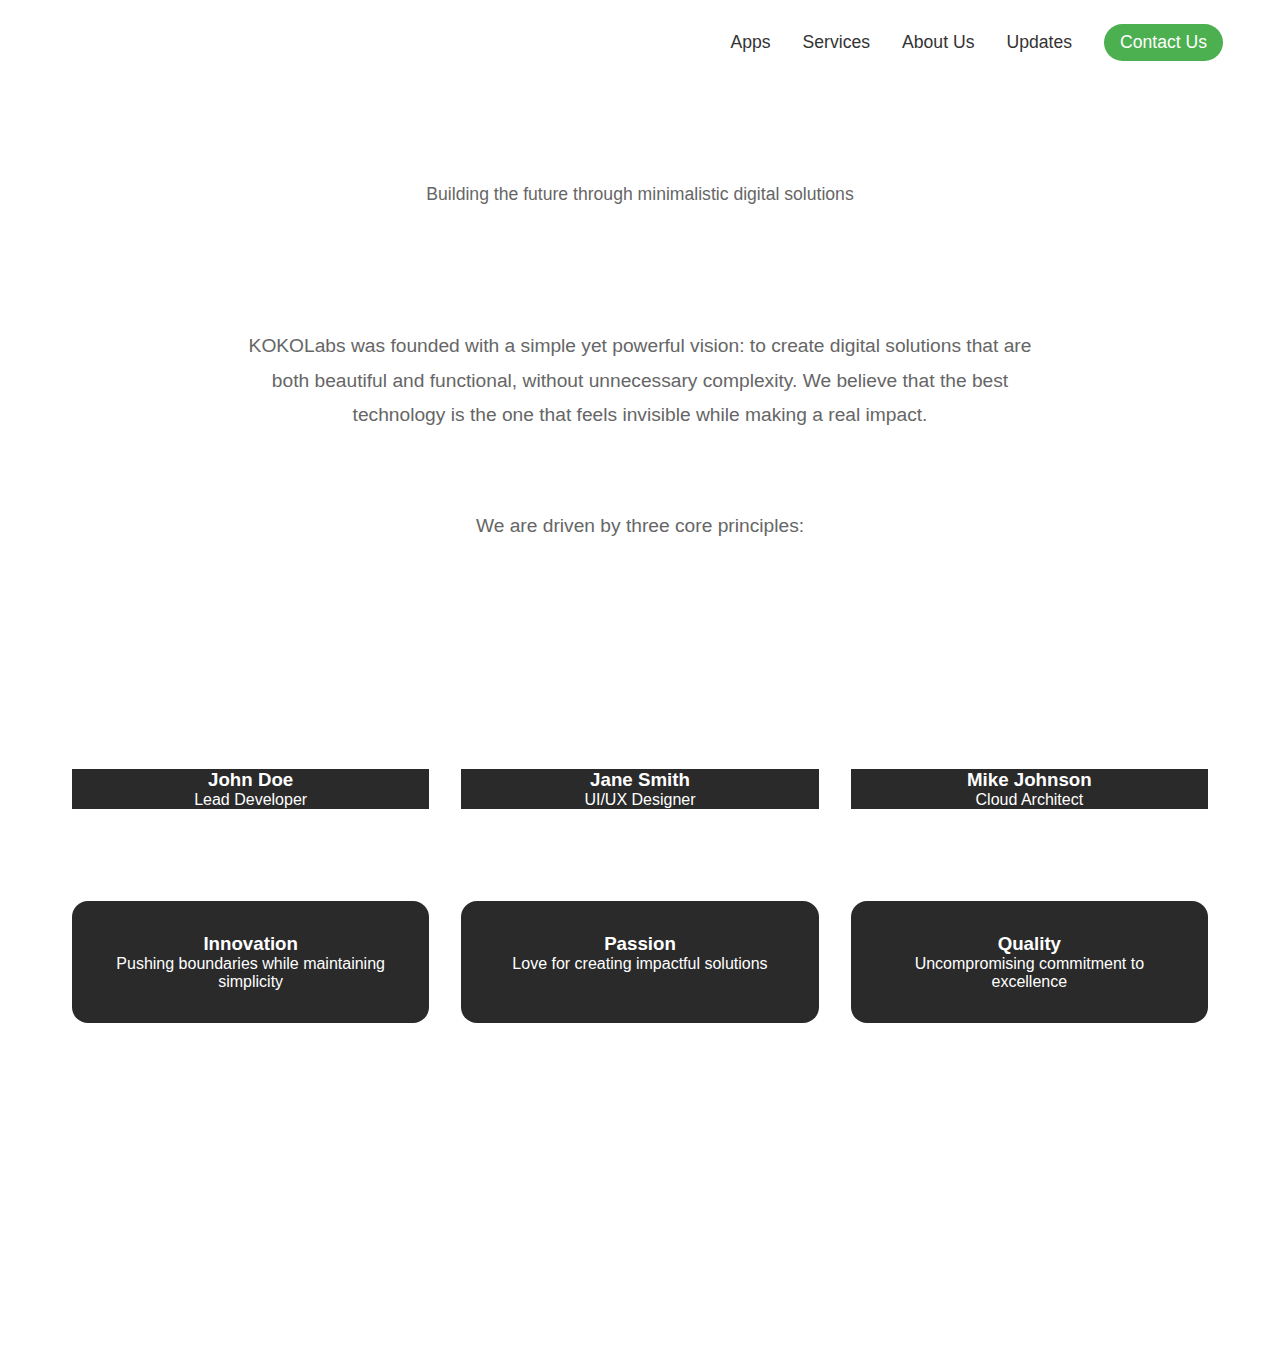
==== about.html @ 2eaaf2fb "new file:   about.html 	new file:   apps.html 	new file:   assets/Demos/Tictackoko.jpg 	new file:   " ====
<!DOCTYPE html>
<html lang="en">
<head>
    <meta charset="UTF-8">
    <meta name="viewport" content="width=device-width, initial-scale=1.0">
    <title>About Us - KOKOLabs</title>
    <link href="https://api.fontshare.com/v2/css?f[]=chillax@1,2,3,4,5,6,7&display=swap" rel="stylesheet">
    <link rel="stylesheet" href="styles.css">
</head>
<body>
    <nav>
        <div class="logo">
            <img src="assets/Logo/1.svg" alt="KOKOLabs" class="logo-svg">
        </div>
        <div class="mobile-menu">☰</div>
        <div class="nav-links">
            <a href="apps.html">Apps</a>
            <a href="services.html">Services</a>
            <a href="about.html" class="active">About Us</a>
            <a href="updates.html">Updates</a>
            <a href="contact.html" class="contact-btn">Contact Us</a>
        </div>
    </nav>

    <main>
        <section class="about-hero">
            <div class="section-header">
                <h1>About KOKOLabs</h1>
                <p>Building the future through minimalistic digital solutions</p>
            </div>

            <div class="about-content">
                <div class="about-text">
                    <h2>Our Story</h2>
                    <p>KOKOLabs was founded with a simple yet powerful vision: to create digital solutions that are both beautiful and functional, without unnecessary complexity. We believe that the best technology is the one that feels invisible while making a real impact.</p>
                    
                    <h2>Our Philosophy</h2>
                    <p>We are driven by three core principles:</p>
                    <ul>
                        <li><strong>Minimalism:</strong> Every feature we build serves a purpose. No bloat, no unnecessary complexity.</li>
                        <li><strong>Performance:</strong> We optimize every line of code to ensure our solutions run fast and efficiently.</li>
                        <li><strong>User-Centric:</strong> Our designs focus on what matters most - the user experience.</li>
                    </ul>
                </div>

                <div class="team-section">
                    <h2>Our Team</h2>
                    <div class="team-grid">
                        <div class="team-member">
                            <img src="assets/team/member1.jpg" alt="Team Member" loading="lazy">
                            <h3>John Doe</h3>
                            <p>Lead Developer</p>
                        </div>
                        <div class="team-member">
                            <img src="assets/team/member2.jpg" alt="Team Member" loading="lazy">
                            <h3>Jane Smith</h3>
                            <p>UI/UX Designer</p>
                        </div>
                        <div class="team-member">
                            <img src="assets/team/member3.jpg" alt="Team Member" loading="lazy">
                            <h3>Mike Johnson</h3>
                            <p>Cloud Architect</p>
                        </div>
                    </div>
                </div>

                <div class="values-section">
                    <h2>Our Values</h2>
                    <div class="values-grid">
                        <div class="value-card">
                            <i class="fas fa-lightbulb"></i>
                            <h3>Innovation</h3>
                            <p>Pushing boundaries while maintaining simplicity</p>
                        </div>
                        <div class="value-card">
                            <i class="fas fa-heart"></i>
                            <h3>Passion</h3>
                            <p>Love for creating impactful solutions</p>
                        </div>
                        <div class="value-card">
                            <i class="fas fa-shield-alt"></i>
                            <h3>Quality</h3>
                            <p>Uncompromising commitment to excellence</p>
                        </div>
                    </div>
                </div>
            </div>
        </section>
    </main>

    <footer>
        <div class="footer-content">
            <div class="footer-section">
                <h3>KOKOLabs</h3>
                <p>Building minimalistic digital solutions for a better tomorrow.</p>
            </div>
            <div class="footer-section">
                <h3>Quick Links</h3>
                <a href="apps.html">Apps</a>
                <a href="services.html">Services</a>
                <a href="about.html">About Us</a>
                <a href="updates.html">Updates</a>
            </div>
            <div class="footer-section">
                <h3>Contact</h3>
                <a href="contact.html">Get in Touch</a>
                <a href="https://github.com/KOKOLabs" target="_blank">GitHub</a>
                <a href="https://linkedin.com/company/kokolabs" target="_blank">LinkedIn</a>
            </div>
        </div>
        <div class="footer-bottom">
            <p>&copy; 2025 KOKOLabs. All rights reserved.</p>
        </div>
    </footer>

    <script src="https://kit.fontawesome.com/your-kit-code.js"></script>
    <script src="js/common.js"></script>
    <script src="script.js"></script>
</body>
</html>
---- styles.css ----
:root {
    --primary-color: #4CAF50;
    --background-color: #1a1a1a;
    --text-color: #ffffff;
    --secondary-bg: #2a2a2a;
    --bg-secondary: #ffffff;
    --text-primary: #333;
    --text-secondary: #666;
    --accent-color: #4CAF50;
}

* {
    margin: 0;
    padding: 0;
    box-sizing: border-box;
    font-family: 'Chillax', -apple-system, BlinkMacSystemFont, 'Segoe UI', Roboto, Oxygen, Ubuntu, Cantarell, sans-serif;
    -webkit-tap-highlight-color: transparent;
}

/* Remove focus outline */
a, button, .mobile-menu {
    outline: none;
    -webkit-touch-callout: none;
    -webkit-user-select: none;
    user-select: none;
}

a:focus, button:focus, .mobile-menu:focus {
    outline: none;
}

body {
    background-color: white;
    color: var(--text-color);
}

nav {
    display: flex;
    justify-content: space-between;
    align-items: center;
    padding: 1.5rem 2rem;
    background: white;
}

.logo {
    display: flex;
    align-items: center;
    height: 30px;
}

.logo-svg {
    height: 200px;
    width: auto;
    padding: 0;
    background: transparent;
    fill: currentColor;
}

.nav-links {
    display: flex;
    gap: 2rem;
    margin-right: 25px;
    align-items: center;
}

.nav-links a:not(.contact-btn) {
    text-decoration: none;
    color: #333;
    font-weight: 500;
    font-size: 1.1rem;
    transition: color 0.3s ease;
    position: relative;
}

.nav-links a:not(.contact-btn)::after {
    content: '';
    position: absolute;
    width: 0;
    height: 2px;
    bottom: -4px;
    left: 0;
    background-color: var(--primary-color);
    transition: width 0.3s ease;
}

.nav-links a:not(.contact-btn):hover::after {
    width: 100%;
}

.nav-links a:not(.contact-btn):hover {
    color: var(--primary-color);
}

.nav-links a {
    text-decoration: none;
    color: #333;
    font-weight: 500;
    font-size: 1.1rem;
    transition: color 0.3s ease;
}

.nav-links a:hover {
    color: var(--primary-color);
}

.contact-btn {
    background: var(--primary-color);
    color: white !important;
    padding: 0.5rem 1rem;
    border-radius: 50px;
    transition: all 0.3s ease;
}
.contact-btn:hover{
    background-color: var(--background-color);
}

.hero {
    background: var(--background-color);
    min-height: 100vh;
    width: 92%;
    padding: 4rem 1rem;
    left: 4rem;
    text-align: center;
    position: relative;
    overflow: hidden;
    border-radius: 2rem 2rem 2rem 2rem;
}

.available-badge {
    display: inline-block;
    background: rgba(76, 175, 80, 0.1);
    color: var(--primary-color);
    padding: 0.5rem 1rem;
    border-radius: 50px;
    margin-bottom: 2rem;
}

h1 {
    font-size: 3.5rem;
    line-height: 1.2;
    margin-bottom: 2rem;
}

.cta-buttons {
    display: flex;
    gap: 1rem;
    justify-content: center;
    margin-bottom: 4rem;
}

.primary-btn, .secondary-btn {
    padding: 0.8rem 1.5rem;
    border-radius: 50px;
    text-decoration: none;
    font-weight: 500;
    transition: all 0.3s ease;
}

.primary-btn {
    display: inline-block;
    padding: 1rem 2rem;
    background: var(--primary-color);
    color: #ffffff;
    border-radius: 50px;
    text-decoration: none;
    font-weight: 600;
    transition: all 0.3s ease;
}

.primary-btn:hover {
    background-color: #ffffff;
    color: var(--primary-color);
    transform: translateY(-2px);
    box-shadow: 0 10px 20px rgba(0,0,0,0.1);
}

.secondary-btn {
    background: var(--secondary-bg);
    color: white;
}
.secondary-btn:hover {
    background-color: #000000;
    color: var(--primary-color);
    transform: translateY(-2px);
    box-shadow: 0 10px 20px rgba(0,0,0,0.1);
}

.showcase {
    display: flex;
    justify-content: center;
    gap: 2rem;
    margin: 4rem auto;
    perspective: 1000px;
    position: relative;
    max-width: 1200px;
}

.carousel-container {
    display: flex;
    gap: 2rem;
    justify-content: center;
    width: 100%;
}

.phone-card {
    width: 280px;
    height: 550px;
    border-radius: 2rem;
    overflow: hidden;
    box-shadow: 0 20px 40px rgba(0,0,0,0.2);
    transform: rotateY(-15deg);
    transition: all 0.5s cubic-bezier(0.4, 0, 0.2, 1);
    position: relative;
    background: var(--background-color);
}

.phone-card:hover {
    transform: rotateY(0deg) translateY(-20px);
}

.phone-card img {
    width: 100%;
    height: 100%;
    object-fit: cover;
    object-position: center;
    display: block;
    transition: transform 0.3s ease;
}

.phone-card.active {
    transform: rotateY(0deg);
    z-index: 1;
}

.phone-card:hover .card-info {
    bottom: 0;
}

.card-info {
    position: absolute;
    bottom: -100%;
    left: 0;
    width: 100%;
    padding: 1.5rem;
    background: linear-gradient(to top, rgba(0,0,0,0.9), rgba(0,0,0,0.7));
    color: white;
    transition: bottom 0.3s cubic-bezier(0.4, 0, 0.2, 1);
    pointer-events: none;
}

.tech-stack {
    display: flex;
    gap: 0.5rem;
    flex-wrap: wrap;
}

.tech-stack span {
    background: rgba(76, 175, 80, 0.2);
    color: var(--primary-color);
    padding: 0.25rem 0.75rem;
    border-radius: 50px;
    font-size: 0.8rem;
    font-weight: 500;
}

.carousel-dots {
    display: none;
}

.subtitle {
    color: #888;
    font-size: 1.1rem;
    line-height: 1.6;
    margin-top: 3rem;
}

.mobile-menu {
    display: none;
    font-size: 2rem;
    cursor: pointer;
    color: black;
    z-index: 1001;
    position: relative;
}

/* Responsive Design */
@media (max-width: 1200px) {
    .hero {
        width: 96%;
        left: 2%;
        padding: 4rem 1.5rem;
    }

    .showcase {
        gap: 1.5rem;
    }
}

@media (max-width: 992px) {
    .hero {
        width: 100%;
        left: 0;
        border-radius: 1.5rem 1.5rem 0 0;
    }

    h1 {
        font-size: 3rem;
    }

    .phone-card {
        width: 240px;
        height: 440px;
    }
}

@media (max-width: 768px) {
    nav {
        padding-right: 2rem;
        position: relative;
        height: 100px;

    }

    .logo-svg {
        height: 150px;
        position: relative;
        right: 2rem;
    }

    .nav-links {
        position: fixed;
        top: 0;
        right: -100%;
        height: 100vh;
        width: 100%;
        background: rgba(255, 255, 255, 0.98);
        flex-direction: column;
        padding: 5rem 2rem;
        margin: 0;
        transition: all 0.4s ease;
        z-index: 1000;
        justify-content: center;
        gap: 2.5rem;
    }

    .nav-links a {
        font-size: 1.5rem;
        opacity: 0;
        transform: translateY(20px);
        transition: opacity 0.4s ease, transform 0.4s ease;
    }

    .nav-links.active {
        right: 0;
    }

    .nav-links.active a {
        opacity: 1;
        transform: translateY(0);
    }

    .nav-links.active a:nth-child(1) { transition-delay: 0.1s; }
    .nav-links.active a:nth-child(2) { transition-delay: 0.2s; }
    .nav-links.active a:nth-child(3) { transition-delay: 0.3s; }
    .nav-links.active a:nth-child(4) { transition-delay: 0.4s; }
    .nav-links.active a:nth-child(5) { transition-delay: 0.5s; }
    .nav-links.active a:nth-child(6) { transition-delay: 0.6s; }

    .contact-btn {
        margin-top: 1rem;
        padding: 1rem 2rem;
        font-size: 1.2rem;
    }

    .mobile-menu {
        display: block;
    }
    .hero {
        width: 91%;
        left: 22px;
        border-radius: 1.5rem 1.5rem 1.5rem 1.5rem;
    }

    .showcase {
        margin: 2rem auto;
        perspective: none;
        padding: 0;
        overflow: hidden;
    }

    .carousel-container {
        position: relative;
        width: 100%;
        max-width: 280px;
        margin: 0 auto;
        touch-action: pan-y pinch-zoom;
        display: block;
    }

    .phone-card {
        display: none;
        width: 100%;
        max-width: 280px;
        height: 550px;
        margin: 0 auto;
        transform: none;
        transition: transform 0.5s cubic-bezier(0.4, 0, 0.2, 1);
        user-select: none;
        -webkit-user-select: none;
        will-change: transform;
    }

    .phone-card.active {
        display: block;
    }

    .phone-card.slide-left {
        animation: slideLeft 0.5s cubic-bezier(0.4, 0, 0.2, 1) forwards;
    }

    .phone-card.slide-right {
        animation: slideRight 0.5s cubic-bezier(0.4, 0, 0.2, 1) forwards;
    }

    .phone-card.slide-in-left {
        animation: slideInLeft 0.5s cubic-bezier(0.4, 0, 0.2, 1) forwards;
    }

    .phone-card.slide-in-right {
        animation: slideInRight 0.5s cubic-bezier(0.4, 0, 0.2, 1) forwards;
    }

    @keyframes slideLeft {
        from {
            transform: translateX(0);
            opacity: 1;
        }
        to {
            transform: translateX(-100%);
            opacity: 0;
        }
    }

    @keyframes slideRight {
        from {
            transform: translateX(0);
            opacity: 1;
        }
        to {
            transform: translateX(100%);
            opacity: 0;
        }
    }

    @keyframes slideInLeft {
        from {
            transform: translateX(100%);
            opacity: 0;
        }
        to {
            transform: translateX(0);
            opacity: 1;
        }
    }

    @keyframes slideInRight {
        from {
            transform: translateX(-100%);
            opacity: 0;
        }
        to {
            transform: translateX(0);
            opacity: 1;
        }
    }

    .card-info {
        pointer-events: auto;
        bottom: -100%;
        transition: bottom 0.3s cubic-bezier(0.4, 0, 0.2, 1);
        z-index: 2;
    }

    .phone-card.show-info .card-info {
        bottom: 0;
    }

    .phone-card.show-info img {
        filter: brightness(0.7);
        transition: filter 0.3s ease;
    }

    .carousel-dots {
        display: flex;
        justify-content: center;
        gap: 0.5rem;
        position: absolute;
        bottom: 20px;
        left: 0;
        right: 0;
        z-index: 3;
    }

    .dot {
        width: 8px;
        height: 8px;
        border-radius: 50%;
        background: rgba(255, 255, 255, 0.3);
        cursor: pointer;
        transition: all 0.3s cubic-bezier(0.4, 0, 0.2, 1);
        border: none;
        padding: 0;
    }

    .dot.active {
        background: var(--primary-color);
        transform: scale(1.2);
    }

    .phone-card img {
        pointer-events: none;
        user-select: none;
        -webkit-user-select: none;
    }

    .card-info {
        display: block;
    }
}

@media (max-width: 480px) {
    .logo-svg {
        height: 120px;
    }

    h1 {
        font-size: 2rem;
    }

    .hero {
        padding: 3rem 1rem;
    }

    .phone-card {
        height: 420px;
    }

    .available-badge {
        font-size: 0.9rem;
        padding: 0.4rem 0.8rem;
    }

    .subtitle {
        font-size: 1rem;
        padding: 0 1rem;
    }

    .showcase {
        margin: 1rem auto;
    }

    .phone-card {
        height: 420px;
    }
}

@media (max-width: 768px) {
    .phone-card {
        width: 240px;
        height: 480px;
        transform: none;
    }
    
    .phone-card:hover {
        transform: translateY(-10px);
    }
    
    .carousel-container {
        flex-wrap: wrap;
        justify-content: center;
        gap: 1rem;
    }
}

@media (max-width: 480px) {
    .phone-card {
        width: 200px;
        height: 400px;
    }
}

/* Services Section */
.services {
    padding: 6rem 2rem;
    background: var(--bg-secondary);
}

.section-header {
    text-align: center;
    margin-bottom: 4rem;
}

.section-header h2 {
    font-size: 2.5rem;
    color: var(--text-primary);
    margin-bottom: 1rem;
}

.section-header p {
    color: var(--text-secondary);
    font-size: 1.1rem;
}

.services-grid {
    display: grid;
    grid-template-columns: repeat(auto-fit, minmax(300px, 1fr));
    gap: 2rem;
    max-width: 1200px;
    margin: 0 auto;
    padding: 0 1rem;
}

.service-card {
    background: var(--bg-primary);
    border-radius: 1rem;
    padding: 2rem;
    box-shadow: 0 10px 30px rgba(0,0,0,0.1);
    transition: transform 0.3s ease;
}

.service-card:hover {
    transform: translateY(-10px);
    box-shadow: 0 20px 40px rgba(0,0,0,0.15);
}

.service-icon {
    width: 80px;
    height: 80px;
    margin: 0 auto 1.5rem;
    display: flex;
    align-items: center;
    justify-content: center;
    background: var(--primary-color);
    border-radius: 50%;
    padding: 1.5rem;
}

.service-icon img {
    width: 100%;
    height: 100%;
    object-fit: contain;
    filter: brightness(0) invert(1);
}

.service-card h3 {
    font-size: 1.5rem;
    color: var(--text-primary);
    margin-bottom: 1rem;
    text-align: center;
}

.service-card p {
    color: var(--text-secondary);
    margin-bottom: 1.5rem;
    line-height: 1.6;
}

.service-features {
    list-style: none;
    padding: 0;
    margin: 0;
}

.service-features li {
    padding: 0.5rem 0;
    color: var(--text-secondary);
    display: flex;
    align-items: center;
    gap: 0.5rem;
}

.service-features li::before {
    content: "•";
    color: var(--primary-color);
    font-size: 1.5rem;
}

.cta-section {
    text-align: center;
    margin-top: 5rem;
    padding: 3rem;
    background: linear-gradient(135deg, var(--primary-color), var(--accent-color));
    border-radius: 1rem;
    color: white;
}

.cta-section h3 {
    font-size: 2rem;
    margin-bottom: 1rem;
}

.cta-section p {
    margin-bottom: 2rem;
    opacity: 0.9;
}
.get-started{
    padding: 1rem 2rem;
    background: white;
    border-radius: 2rem;
    color: var(--primary-color);
    font-weight: bold;
    text-decoration: none;
    transition: background 0.3s ease, color 0.3s ease;
    display: inline-block;
}

.get-started:hover {
    background: var(--background-color);
    color: white;
}


@media (max-width: 768px) {
    .services {
        padding: 4rem 1rem;
    }

    .services-grid {
        grid-template-columns: 1fr;
        gap: 1.5rem;
    }

    .service-card {
        padding: 1.5rem;
    }

    .cta-section {
        margin-top: 3rem;
        padding: 2rem 1rem;
    }
}

/* About Section */
.about {
    padding: 6rem 2rem;
    background: var(--bg-secondary);
}

.about-content {
    max-width: 1200px;
    margin: 0 auto;
    text-align: center;
}

.about-text {
    max-width: 800px;
    margin: 0 auto;
}

.about-text p {
    font-size: 1.2rem;
    line-height: 1.8;
    color: var(--text-secondary);
    margin-bottom: 3rem;
}

.stats {
    display: grid;
    grid-template-columns: repeat(3, 1fr);
    gap: 2rem;
    margin-top: 3rem;
}

.stat-item {
    padding: 2rem;
    background: white;
    border-radius: 1rem;
    box-shadow: 0 10px 30px rgba(0,0,0,0.1);
    transition: transform 0.3s ease;
}

.stat-item:hover {
    transform: translateY(-10px);
}

.stat-item h3 {
    font-size: 2.5rem;
    color: var(--primary-color);
    margin-bottom: 0.5rem;
}

.stat-item p {
    color: var(--text-secondary);
    font-size: 1.1rem;
    margin: 0;
}

.technologies {
    width: 100%;
    padding: 2rem;
    display: flex;
    justify-content: center;
    align-items: center;
    flex-direction: column;
    margin: 2rem auto;
    max-width: 1200px;
}

.technologies-contents {
    display: grid;
    grid-template-columns: repeat(auto-fit, minmax(120px, 1fr));
    gap: 2rem;
    width: 100%;
    justify-items: center;
    align-items: center;
    padding: 1rem;
}

.technologies-contents svg {
    width: 5rem;
    transition: transform 0.3s ease, filter 0.3s ease;
    cursor: pointer;
}

.technologies svg:hover {
    transform: scale(1.1);
    filter: drop-shadow(0 4px 8px rgba(0, 0, 0, 0.1));
}

@media (max-width: 768px) {
    .technologies {
        padding: 1rem;
        margin: 1rem auto;
    }

    .technologies-contents {
        grid-template-columns: repeat(auto-fit, minmax(100px, 1fr));
        gap: 1.5rem;
    }

    .technologies-contents svg {
        width: 4rem;
    }
}

@media (max-width: 480px) {
    .technologies {
        padding: 0.5rem;
    }

    .technologies-contents {
        grid-template-columns: repeat(auto-fit, minmax(80px, 1fr));
        gap: 1rem;
    }

    .technologies-contents svg {
        width: 3rem;
    }
}

/* Updates Section */
.updates {
    padding: 6rem 2rem;
    background: var(--bg-secondary);
}

.updates-grid {
    display: grid;
    grid-template-columns: repeat(auto-fit, minmax(300px, 1fr));
    gap: 2rem;
    max-width: 1200px;
    margin: 0 auto;
}

.update-card {
    background: white;
    border-radius: 1rem;
    padding: 2rem;
    box-shadow: 0 10px 30px rgba(0,0,0,0.1);
    transition: transform 0.3s ease;
}

.update-card:hover {
    transform: translateY(-10px);
}

.update-date {
    color: var(--primary-color);
    font-weight: 600;
    margin-bottom: 1rem;
}

.update-card h3 {
    font-size: 1.5rem;
    color: var(--text-primary);
    margin-bottom: 1rem;
}

.update-card p {
    color: var(--text-secondary);
    margin-bottom: 1.5rem;
    line-height: 1.6;
}

.read-more {
    color: var(--primary-color);
    text-decoration: none;
    font-weight: 600;
    display: inline-flex;
    align-items: center;
    transition: transform 0.3s ease;
}

.read-more:hover {
    transform: translateX(5px);
}

/* Footer */
.footer {
    background: var(--background-color);
    color: white;
    padding: 4rem 2rem 2rem;
}

.footer-content {
    max-width: 1200px;
    margin: 0 auto;
    display: grid;
    grid-template-columns: 1fr 1fr 1fr;
    gap: 4rem;
    position: relative;
}

.footer-logo {
    margin-bottom: 2rem;
}

.footer-logo .logo-svg {
    height: 180px;
    width: auto;
}

@media (max-width: 768px) {
    .footer-logo .logo-svg {
        height: 140px;
    }
}

.footer-left p {
    margin: 1rem 0;
    opacity: 0.8;
}

.social-links {
    display: flex;
    gap: 1rem;
    margin-top: 1.5rem;
}

.social-links a {
    color: white;
    font-size: 1.5rem;
    transition: color 0.3s ease;
}

.social-links a:hover {
    color: var(--primary-color);
}

.footer-right {
    display: grid;
    grid-template-columns: repeat(2, 1fr);
    gap: 2rem;
}

.footer-section h4 {
    font-size: 1.2rem;
    margin-bottom: 1.5rem;
    color: var(--primary-color);
}

.footer-section a {
    display: block;
    color: white;
    text-decoration: none;
    margin-bottom: 0.8rem;
    opacity: 0.8;
    transition: opacity 0.3s ease;
}

.footer-section a:hover {
    opacity: 1;
}

.footer-animation {
    width: 300px;
    height: 300px;
    position: absolute;
    right: 0;
    top: -150px;
}

.footer-bottom {
    text-align: center;
    margin-top: 4rem;
    padding-top: 2rem;
    border-top: 1px solid rgba(255,255,255,0.1);
}

.footer-bottom p {
    opacity: 0.6;
}

@media (max-width: 768px) {
    .stats {
        grid-template-columns: 1fr;
    }

    .updates-grid {
        grid-template-columns: 1fr;
    }

    .footer-content {
        grid-template-columns: 1fr;
        gap: 3rem;
    }

    .footer-animation {
        position: relative;
        top: 0;
        width: 200px;
        height: 200px;
        margin: 0 auto;
    }
}

/* Newsletter Subscription Form */
.newsletter-form {
    margin-bottom: 2rem;
}

.newsletter-form h3 {
    font-size: 1.5rem;
    color: white;
    margin-bottom: 1rem;
}

.newsletter-form p {
    color: rgba(255, 255, 255, 0.8);
    margin-bottom: 1.5rem;
    line-height: 1.6;
}

.subscribe-form .form-group {
    display: flex;
    gap: 0.5rem;
    margin-bottom: 1rem;
}

.subscribe-form input[type="email"] {
    flex: 1;
    padding: 0.8rem 1rem;
    border: none;
    border-radius: 4px;
    background: rgba(255, 255, 255, 0.1);
    color: white;
    font-size: 1rem;
    transition: background-color 0.3s ease;
}

.subscribe-form input[type="email"]::placeholder {
    color: rgba(255, 255, 255, 0.6);
}

.subscribe-form input[type="email"]:focus {
    outline: none;
    background: rgba(255, 255, 255, 0.15);
}

.subscribe-btn {
    padding: 0.8rem 1.5rem;
    border: none;
    border-radius: 4px;
    background: var(--primary-color);
    color: white;
    font-weight: 600;
    cursor: pointer;
    transition: transform 0.3s ease, background-color 0.3s ease;
}

.subscribe-btn:hover {
    transform: translateY(-2px);
    background: var(--accent-color);
}

.consent-checkbox {
    display: flex;
    align-items: flex-start;
    gap: 0.5rem;
    color: rgba(255, 255, 255, 0.6);
    font-size: 0.9rem;
    cursor: pointer;
}

.consent-checkbox input[type="checkbox"] {
    margin-top: 0.2rem;
}

@media (max-width: 768px) {
    .subscribe-form .form-group {
        flex-direction: column;
    }

    .subscribe-btn {
        width: 100%;
    }

    .consent-checkbox {
        margin-top: 1rem;
    }
}

/* Apps Page Styles */
.apps-showcase {
    padding: 4rem 2rem;
}

.apps-grid {
    display: grid;
    grid-template-columns: repeat(auto-fit, minmax(300px, 1fr));
    gap: 2rem;
    margin-top: 3rem;
}

.app-card {
    background: var(--secondary-bg);
    border-radius: 1rem;
    overflow: hidden;
    transition: transform 0.3s ease;
}

.app-card:hover {
    transform: translateY(-10px);
}

.app-image {
    width: 100%;
    height: 200px;
    overflow: hidden;
}

.app-image img {
    width: 100%;
    height: 100%;
    object-fit: cover;
}

.app-info {
    padding: 1.5rem;
}

.app-info h3 {
    margin: 0 0 0.5rem 0;
    font-size: 1.5rem;
}

/* Services Page Styles */
.services-showcase {
    padding: 4rem 2rem;
}

.services-grid {
    display: grid;
    grid-template-columns: repeat(auto-fit, minmax(250px, 1fr));
    gap: 2rem;
    margin-top: 3rem;
}

.service-card {
    background: var(--secondary-bg);
    padding: 2rem;
    border-radius: 1rem;
    text-align: center;
    transition: transform 0.3s ease;
}

.service-card:hover {
    transform: translateY(-10px);
}

.service-icon {
    font-size: 2.5rem;
    color: var(--primary-color);
    margin-bottom: 1rem;
}

.service-features {
    list-style: none;
    padding: 0;
    margin: 1rem 0;
    text-align: left;
}

.service-features li {
    margin: 0.5rem 0;
    padding-left: 1.5rem;
    position: relative;
}

.service-features li:before {
    content: "•";
    color: var(--primary-color);
    position: absolute;
    left: 0;
}

/* About Page Styles */
.about-content {
    max-width: 1200px;
    margin: 0 auto;
    padding: 2rem;
}

.about-text {
    margin-bottom: 4rem;
}

.team-grid {
    display: grid;
    grid-template-columns: repeat(auto-fit, minmax(200px, 1fr));
    gap: 2rem;
    margin: 2rem 0;
}

.team-member {
    text-align: center;
}

.team-member img {
    width: 150px;
    height: 150px;
    border-radius: 50%;
    margin-bottom: 1rem;
    object-fit: cover;
}

.values-grid {
    display: grid;
    grid-template-columns: repeat(auto-fit, minmax(200px, 1fr));
    gap: 2rem;
    margin: 2rem 0;
}

.value-card {
    text-align: center;
    padding: 2rem;
    background: var(--secondary-bg);
    border-radius: 1rem;
}

.value-card i {
    font-size: 2rem;
    color: var(--primary-color);
    margin-bottom: 1rem;
}

/* Updates Page Styles */
.updates-section {
    padding: 4rem 2rem;
}

.updates-grid {
    max-width: 800px;
    margin: 3rem auto;
}

.update-card {
    background: var(--secondary-bg);
    border-radius: 1rem;
    overflow: hidden;
    margin-bottom: 2rem;
}

.update-image {
    width: 100%;
    height: 300px;
    overflow: hidden;
}

.update-image img {
    width: 100%;
    height: 100%;
    object-fit: cover;
}

.update-content {
    padding: 2rem;
}

.update-date {
    color: var(--primary-color);
    font-size: 0.9rem;
}

.newsletter-section {
    text-align: center;
    padding: 4rem 2rem;
    background: var(--secondary-bg);
    margin-top: 4rem;
}

.newsletter-form {
    max-width: 500px;
    margin: 2rem auto;
    display: flex;
    gap: 1rem;
}

.newsletter-form input {
    flex: 1;
    padding: 0.8rem 1.5rem;
    border: none;
    border-radius: 50px;
    background: var(--background-color);
    color: var(--text-color);
}

/* Contact Page Styles */
.contact-section {
    padding: 4rem 2rem;
}

.contact-container {
    display: grid;
    grid-template-columns: 1fr 2fr;
    gap: 4rem;
    max-width: 1200px;
    margin: 3rem auto;
}

.contact-info {
    background: var(--secondary-bg);
    padding: 2rem;
    border-radius: 1rem;
}

.info-item {
    display: flex;
    align-items: center;
    gap: 1rem;
    margin: 1.5rem 0;
}

.social-links {
    display: flex;
    gap: 1rem;
    margin-top: 2rem;
}

.social-link {
    width: 40px;
    height: 40px;
    border-radius: 50%;
    background: var(--background-color);
    display: flex;
    align-items: center;
    justify-content: center;
    color: var(--text-color);
    transition: all 0.3s ease;
}

.social-link:hover {
    background: var(--primary-color);
    color: white;
}

.contact-form {
    display: grid;
    gap: 1.5rem;
}

.form-group {
    display: flex;
    flex-direction: column;
    gap: 0.5rem;
}

.form-group input,
.form-group textarea {
    padding: 0.8rem;
    border: none;
    border-radius: 0.5rem;
    background: var(--secondary-bg);
    color: var(--text-color);
}

.faq-section {
    max-width: 800px;
    margin: 4rem auto;
}

.faq-grid {
    display: grid;
    gap: 2rem;
    margin-top: 2rem;
}

.faq-item {
    background: var(--secondary-bg);
    padding: 1.5rem;
    border-radius: 1rem;
}

/* Responsive Styles */
@media (max-width: 768px) {
    .contact-container {
        grid-template-columns: 1fr;
    }

    .newsletter-form {
        flex-direction: column;
    }

    .services-grid,
    .team-grid,
    .values-grid {
        grid-template-columns: 1fr;
    }
}

@media (max-width: 480px) {
    .app-card,
    .service-card,
    .update-card {
        margin: 1rem;
    }

    .contact-section,
    .updates-section,
    .about-content {
        padding: 2rem 1rem;
    }
}
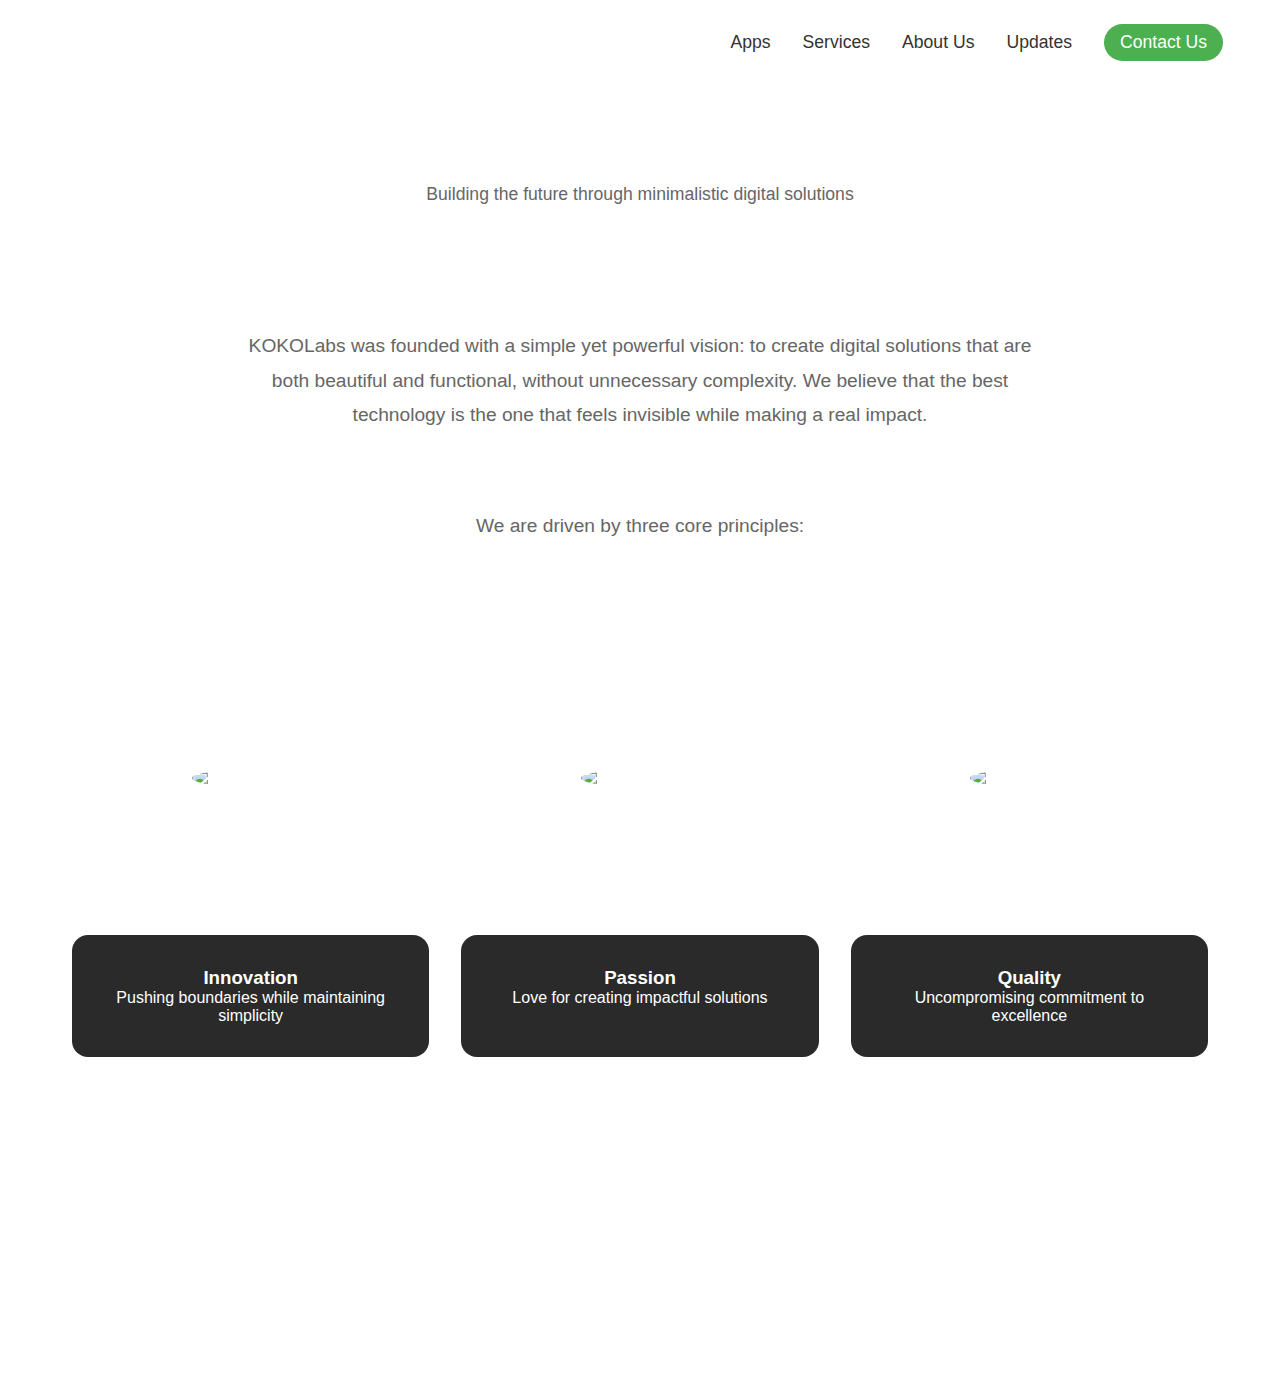
==== commit 2ef631c2: "new file:   about.html 	new file:   apps.html 	new file:   assets/Demos/Tictackoko.jpg 	new file:   " ====
--- a/about.html
+++ b/about.html
@@ -104,8 +104,8 @@
             <div class="footer-section">
                 <h3>Contact</h3>
                 <a href="contact.html">Get in Touch</a>
-                <a href="https://github.com/KOKOLabs" target="_blank">GitHub</a>
-                <a href="https://linkedin.com/company/kokolabs" target="_blank">LinkedIn</a>
+                <a href="#">GitHub</a>
+                <a href="#">LinkedIn</a>
             </div>
         </div>
         <div class="footer-bottom">
@@ -114,7 +114,6 @@
     </footer>
 
     <script src="https://kit.fontawesome.com/your-kit-code.js"></script>
-    <script src="js/common.js"></script>
     <script src="script.js"></script>
 </body>
 </html>
